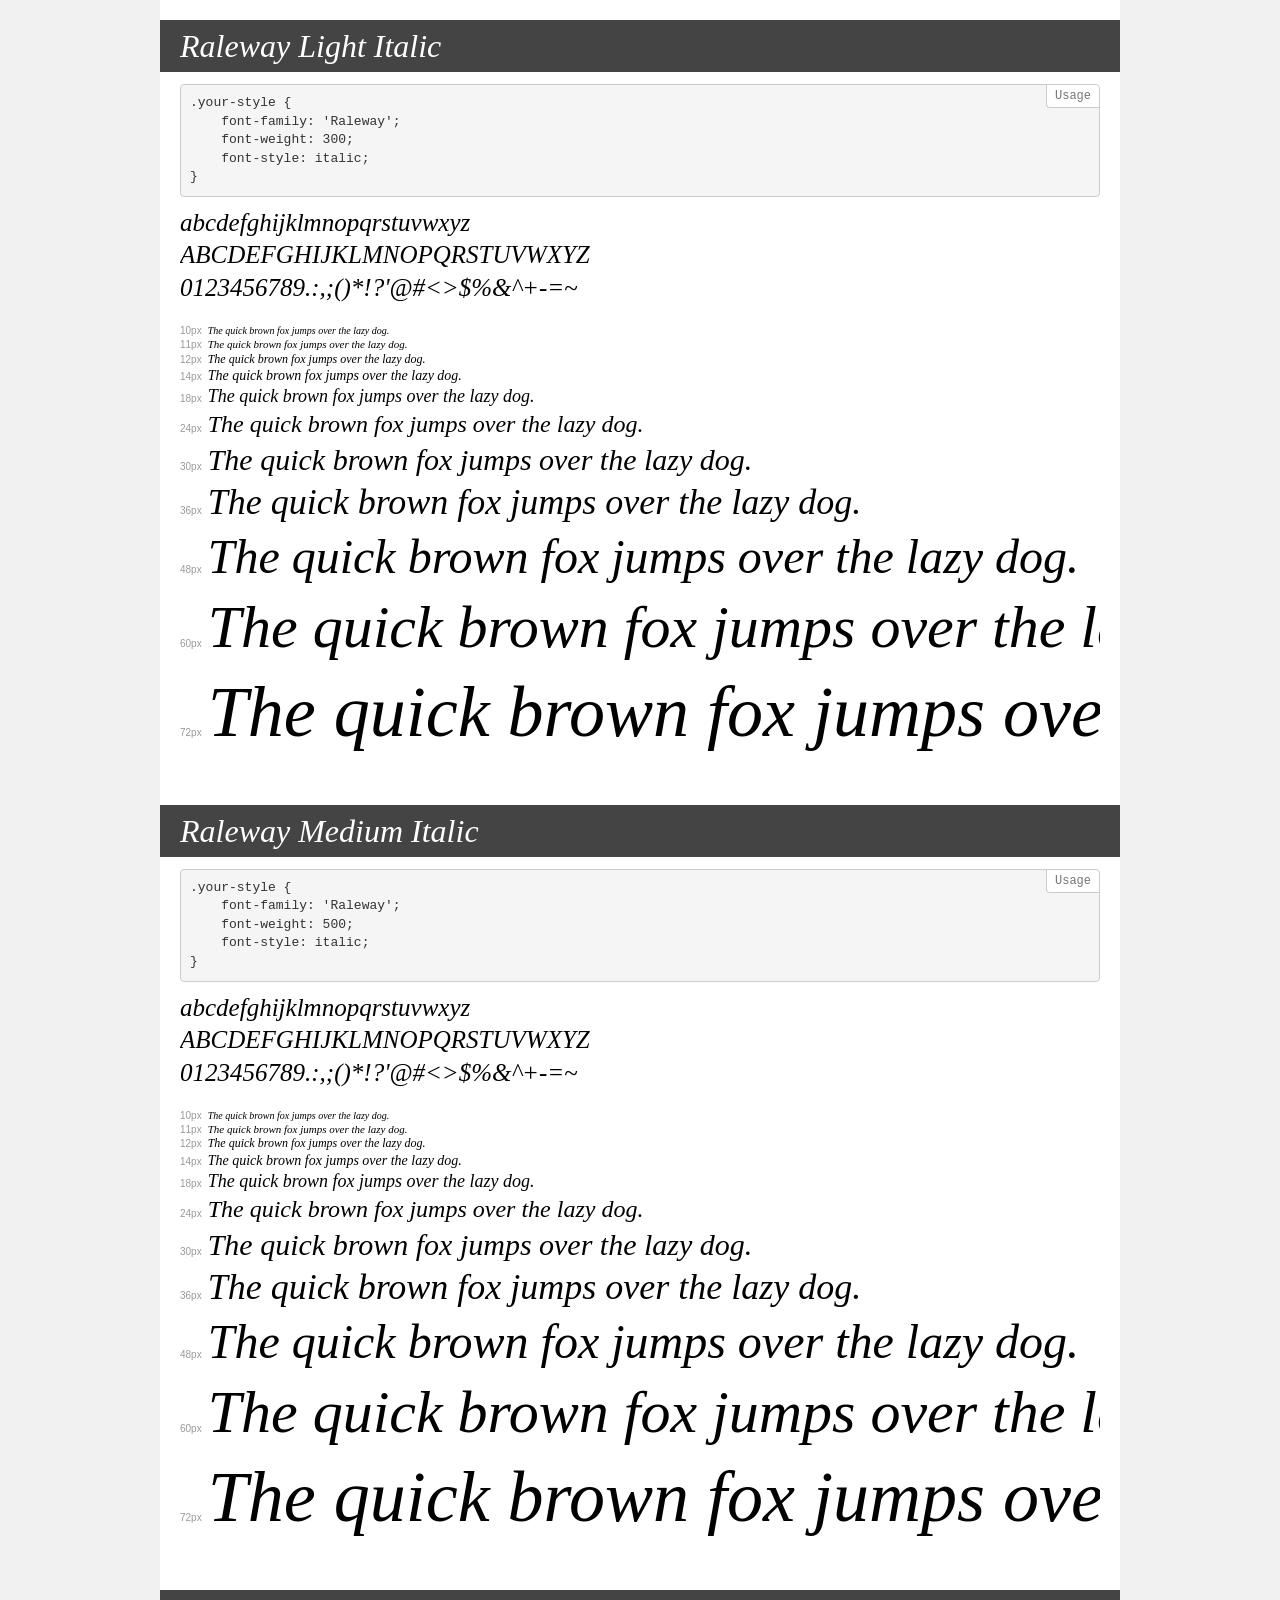
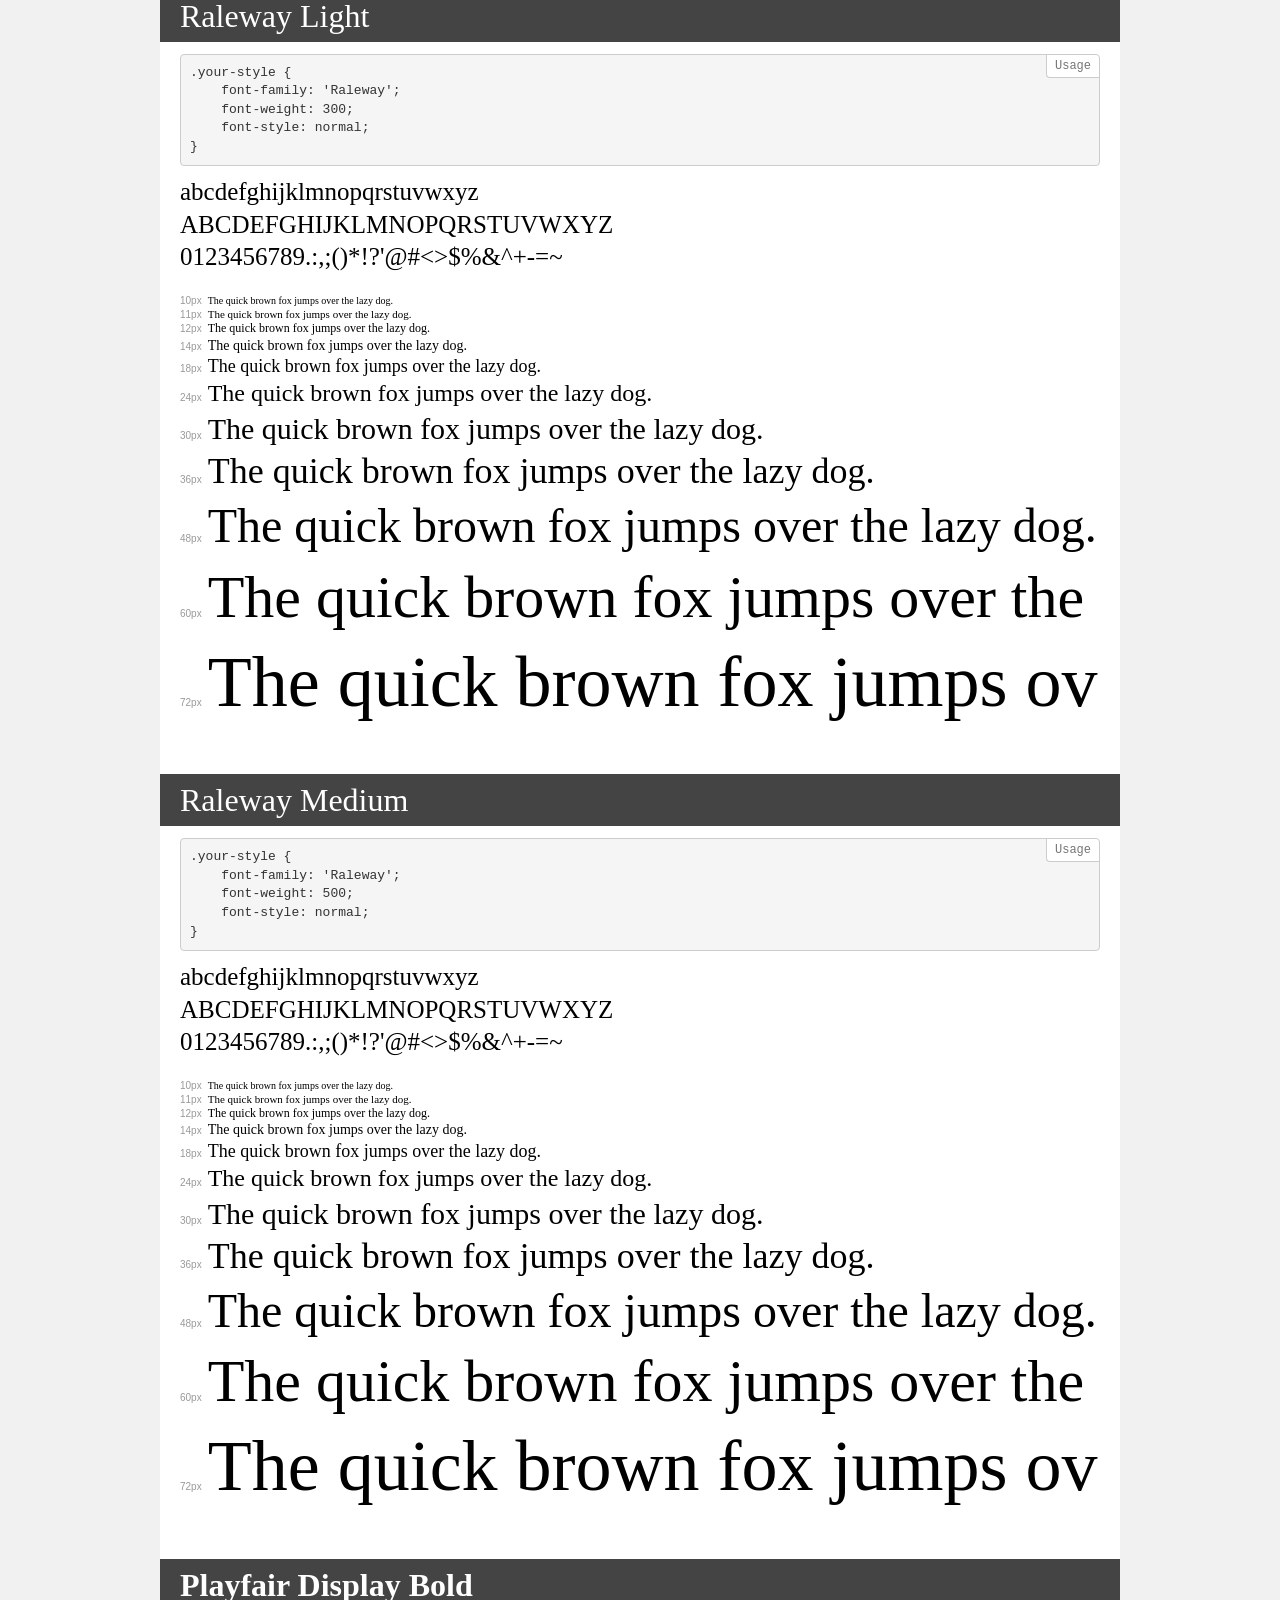
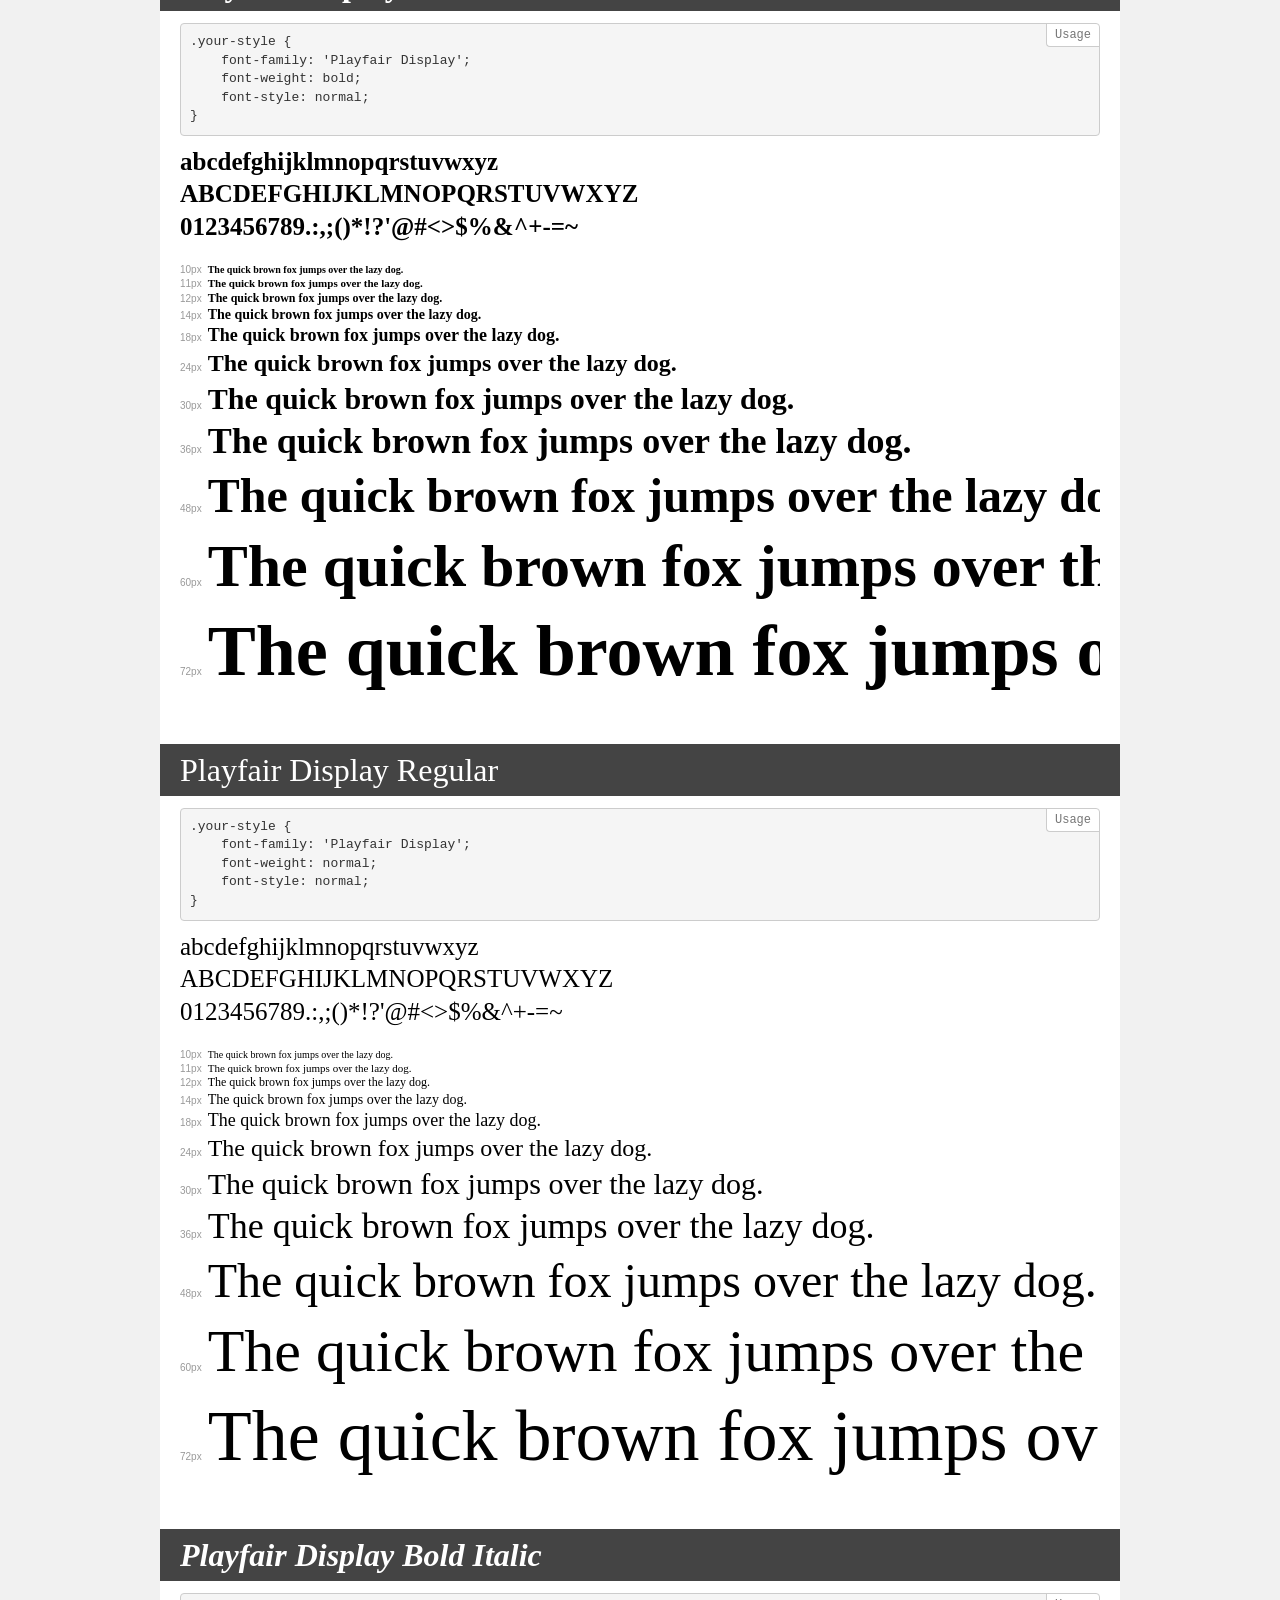
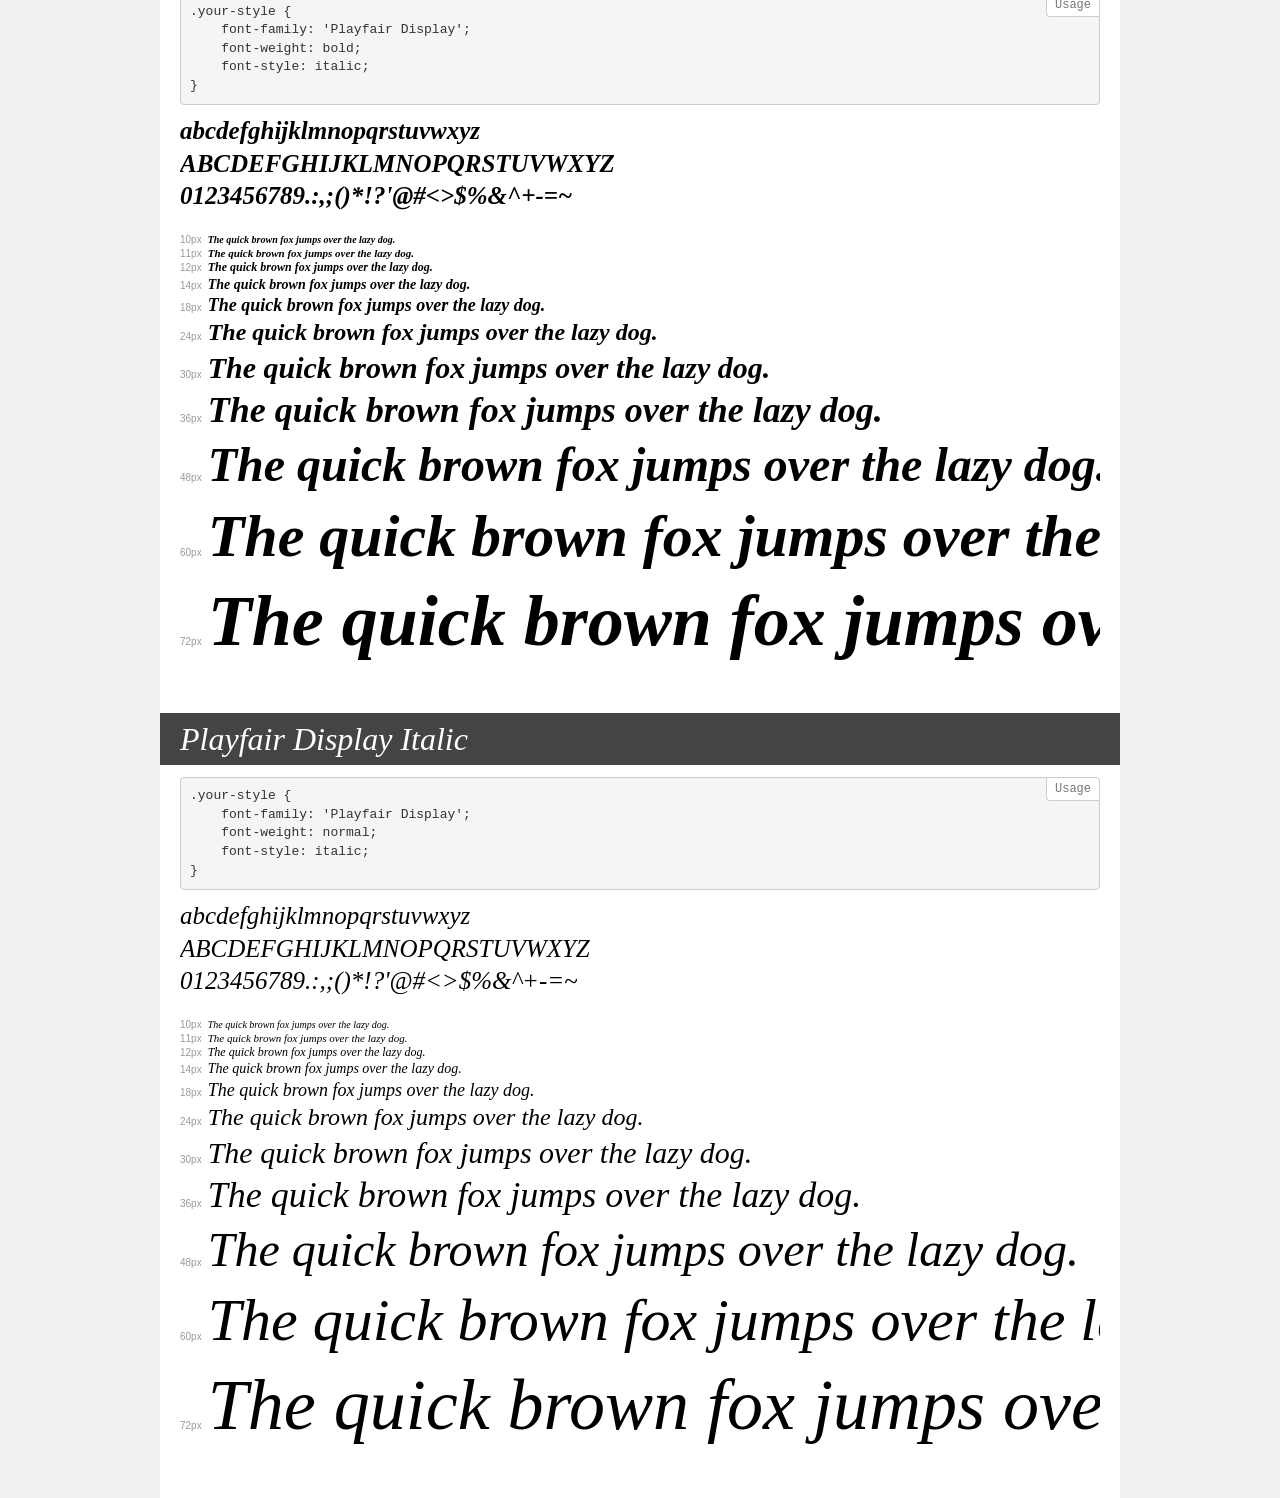
==== css/fonts/demo.html @ a7a37f8a "css update" ====
<!DOCTYPE html>
<html>
<head>
    <meta charset="utf-8">
    <meta http-equiv="X-UA-Compatible" content="IE=edge">
    <meta name="viewport" content="width=device-width, initial-scale=1">
    <meta name="robots" content="noindex, noarchive">
    <meta name="format-detection" content="telephone=no">
    <title>Transfonter demo</title>
    <link href="stylesheet.css" rel="stylesheet">
    <style>
        /*
        http://meyerweb.com/eric/tools/css/reset/
        v2.0 | 20110126
        License: none (public domain)
        */
        html, body, div, span, applet, object, iframe,
        h1, h2, h3, h4, h5, h6, p, blockquote, pre,
        a, abbr, acronym, address, big, cite, code,
        del, dfn, em, img, ins, kbd, q, s, samp,
        small, strike, strong, sub, sup, tt, var,
        b, u, i, center,
        dl, dt, dd, ol, ul, li,
        fieldset, form, label, legend,
        table, caption, tbody, tfoot, thead, tr, th, td,
        article, aside, canvas, details, embed,
        figure, figcaption, footer, header, hgroup,
        menu, nav, output, ruby, section, summary,
        time, mark, audio, video {
            margin: 0;
            padding: 0;
            border: 0;
            font-size: 100%;
            font: inherit;
            vertical-align: baseline;
        }
        /* HTML5 display-role reset for older browsers */
        article, aside, details, figcaption, figure,
        footer, header, hgroup, menu, nav, section {
            display: block;
        }
        body {
            line-height: 1;
        }
        ol, ul {
            list-style: none;
        }
        blockquote, q {
            quotes: none;
        }
        blockquote:before, blockquote:after,
        q:before, q:after {
            content: '';
            content: none;
        }
        table {
            border-collapse: collapse;
            border-spacing: 0;
        }
        /* common styles */
        body {
            background: #f1f1f1;
            color: #000;
        }
        .page {
            background: #fff;
            width: 920px;
            margin: 0 auto;
            padding: 20px 20px 0 20px;
            overflow: hidden;
        }
        .font-container {
            overflow-x: auto;
            overflow-y: hidden;
            margin-bottom: 40px;
            line-height: 1.3;
            white-space: nowrap;
            padding-bottom: 5px;
        }
        h1 {
            position: relative;
            background: #444;
            font-size: 32px;
            color: #fff;
            padding: 10px 20px;
            margin: 0 -20px 12px -20px;
        }
        .letters {
            font-size: 25px;
            margin-bottom: 20px;
        }
        .s10:before {
            content: '10px';
        }
        .s11:before {
            content: '11px';
        }
        .s12:before {
            content: '12px';
        }
        .s14:before {
            content: '14px';
        }
        .s18:before {
            content: '18px';
        }
        .s24:before {
            content: '24px';
        }
        .s30:before {
            content: '30px';
        }
        .s36:before {
            content: '36px';
        }
        .s48:before {
            content: '48px';
        }
        .s60:before {
            content: '60px';
        }
        .s72:before {
            content: '72px';
        }
        .s10:before, .s11:before, .s12:before, .s14:before,
        .s18:before, .s24:before, .s30:before, .s36:before,
        .s48:before, .s60:before, .s72:before {
            font-family: Arial, sans-serif;
            font-size: 10px;
            font-weight: normal;
            font-style: normal;
            color: #999;
            padding-right: 6px;
        }
        pre {
            display: block;
            position: relative;
            padding: 9px;
            margin: 0 0 10px;
            font-family: Monaco, Menlo, Consolas, "Courier New", monospace !important;
            font-size: 13px;
            line-height: 1.428571429;
            color: #333;
            font-weight: normal !important;
            font-style: normal !important;
            background-color: #f5f5f5;
            border: 1px solid #ccc;
            overflow-x: auto;
            border-radius: 4px;
        }
        pre:after {
            display: block;
            position: absolute;
            right: 0;
            top: 0;
            content: 'Usage';
            line-height: 1;
            padding: 5px 8px;
            font-size: 12px;
            color: #767676;
            background-color: #fff;
            border: 1px solid #ccc;
            border-right: none;
            border-top: none;
            border-radius: 0 4px 0 4px;
            z-index: 10;
        }
        /* responsive */
        @media (max-width: 959px) {
            .page {
                width: auto;
                margin: 0;
            }
        }
    </style>
</head>
<body>
<div class="page">
    <div class="demo" style="font-family: 'Raleway'; font-weight: 300; font-style: italic;">
        <h1>Raleway Light Italic</h1>
        <pre>.your-style {
    font-family: 'Raleway';
    font-weight: 300;
    font-style: italic;
}</pre>
        <div class="font-container">
            <p class="letters">
                abcdefghijklmnopqrstuvwxyz<br>
ABCDEFGHIJKLMNOPQRSTUVWXYZ<br>
                0123456789.:,;()*!?'@#<>$%&^+-=~
            </p>
            <p class="s10" style="font-size: 10px;">The quick brown fox jumps over the lazy dog.</p>
            <p class="s11" style="font-size: 11px;">The quick brown fox jumps over the lazy dog.</p>
            <p class="s12" style="font-size: 12px;">The quick brown fox jumps over the lazy dog.</p>
            <p class="s14" style="font-size: 14px;">The quick brown fox jumps over the lazy dog.</p>
            <p class="s18" style="font-size: 18px;">The quick brown fox jumps over the lazy dog.</p>
            <p class="s24" style="font-size: 24px;">The quick brown fox jumps over the lazy dog.</p>
            <p class="s30" style="font-size: 30px;">The quick brown fox jumps over the lazy dog.</p>
            <p class="s36" style="font-size: 36px;">The quick brown fox jumps over the lazy dog.</p>
            <p class="s48" style="font-size: 48px;">The quick brown fox jumps over the lazy dog.</p>
            <p class="s60" style="font-size: 60px;">The quick brown fox jumps over the lazy dog.</p>
            <p class="s72" style="font-size: 72px;">The quick brown fox jumps over the lazy dog.</p>
        </div>
    </div>
    <div class="demo" style="font-family: 'Raleway'; font-weight: 500; font-style: italic;">
        <h1>Raleway Medium Italic</h1>
        <pre>.your-style {
    font-family: 'Raleway';
    font-weight: 500;
    font-style: italic;
}</pre>
        <div class="font-container">
            <p class="letters">
                abcdefghijklmnopqrstuvwxyz<br>
ABCDEFGHIJKLMNOPQRSTUVWXYZ<br>
                0123456789.:,;()*!?'@#<>$%&^+-=~
            </p>
            <p class="s10" style="font-size: 10px;">The quick brown fox jumps over the lazy dog.</p>
            <p class="s11" style="font-size: 11px;">The quick brown fox jumps over the lazy dog.</p>
            <p class="s12" style="font-size: 12px;">The quick brown fox jumps over the lazy dog.</p>
            <p class="s14" style="font-size: 14px;">The quick brown fox jumps over the lazy dog.</p>
            <p class="s18" style="font-size: 18px;">The quick brown fox jumps over the lazy dog.</p>
            <p class="s24" style="font-size: 24px;">The quick brown fox jumps over the lazy dog.</p>
            <p class="s30" style="font-size: 30px;">The quick brown fox jumps over the lazy dog.</p>
            <p class="s36" style="font-size: 36px;">The quick brown fox jumps over the lazy dog.</p>
            <p class="s48" style="font-size: 48px;">The quick brown fox jumps over the lazy dog.</p>
            <p class="s60" style="font-size: 60px;">The quick brown fox jumps over the lazy dog.</p>
            <p class="s72" style="font-size: 72px;">The quick brown fox jumps over the lazy dog.</p>
        </div>
    </div>
    <div class="demo" style="font-family: 'Raleway'; font-weight: 300; font-style: normal;">
        <h1>Raleway Light</h1>
        <pre>.your-style {
    font-family: 'Raleway';
    font-weight: 300;
    font-style: normal;
}</pre>
        <div class="font-container">
            <p class="letters">
                abcdefghijklmnopqrstuvwxyz<br>
ABCDEFGHIJKLMNOPQRSTUVWXYZ<br>
                0123456789.:,;()*!?'@#<>$%&^+-=~
            </p>
            <p class="s10" style="font-size: 10px;">The quick brown fox jumps over the lazy dog.</p>
            <p class="s11" style="font-size: 11px;">The quick brown fox jumps over the lazy dog.</p>
            <p class="s12" style="font-size: 12px;">The quick brown fox jumps over the lazy dog.</p>
            <p class="s14" style="font-size: 14px;">The quick brown fox jumps over the lazy dog.</p>
            <p class="s18" style="font-size: 18px;">The quick brown fox jumps over the lazy dog.</p>
            <p class="s24" style="font-size: 24px;">The quick brown fox jumps over the lazy dog.</p>
            <p class="s30" style="font-size: 30px;">The quick brown fox jumps over the lazy dog.</p>
            <p class="s36" style="font-size: 36px;">The quick brown fox jumps over the lazy dog.</p>
            <p class="s48" style="font-size: 48px;">The quick brown fox jumps over the lazy dog.</p>
            <p class="s60" style="font-size: 60px;">The quick brown fox jumps over the lazy dog.</p>
            <p class="s72" style="font-size: 72px;">The quick brown fox jumps over the lazy dog.</p>
        </div>
    </div>
    <div class="demo" style="font-family: 'Raleway'; font-weight: 500; font-style: normal;">
        <h1>Raleway Medium</h1>
        <pre>.your-style {
    font-family: 'Raleway';
    font-weight: 500;
    font-style: normal;
}</pre>
        <div class="font-container">
            <p class="letters">
                abcdefghijklmnopqrstuvwxyz<br>
ABCDEFGHIJKLMNOPQRSTUVWXYZ<br>
                0123456789.:,;()*!?'@#<>$%&^+-=~
            </p>
            <p class="s10" style="font-size: 10px;">The quick brown fox jumps over the lazy dog.</p>
            <p class="s11" style="font-size: 11px;">The quick brown fox jumps over the lazy dog.</p>
            <p class="s12" style="font-size: 12px;">The quick brown fox jumps over the lazy dog.</p>
            <p class="s14" style="font-size: 14px;">The quick brown fox jumps over the lazy dog.</p>
            <p class="s18" style="font-size: 18px;">The quick brown fox jumps over the lazy dog.</p>
            <p class="s24" style="font-size: 24px;">The quick brown fox jumps over the lazy dog.</p>
            <p class="s30" style="font-size: 30px;">The quick brown fox jumps over the lazy dog.</p>
            <p class="s36" style="font-size: 36px;">The quick brown fox jumps over the lazy dog.</p>
            <p class="s48" style="font-size: 48px;">The quick brown fox jumps over the lazy dog.</p>
            <p class="s60" style="font-size: 60px;">The quick brown fox jumps over the lazy dog.</p>
            <p class="s72" style="font-size: 72px;">The quick brown fox jumps over the lazy dog.</p>
        </div>
    </div>
    <div class="demo" style="font-family: 'Playfair Display'; font-weight: bold; font-style: normal;">
        <h1>Playfair Display Bold</h1>
        <pre>.your-style {
    font-family: 'Playfair Display';
    font-weight: bold;
    font-style: normal;
}</pre>
        <div class="font-container">
            <p class="letters">
                abcdefghijklmnopqrstuvwxyz<br>
ABCDEFGHIJKLMNOPQRSTUVWXYZ<br>
                0123456789.:,;()*!?'@#<>$%&^+-=~
            </p>
            <p class="s10" style="font-size: 10px;">The quick brown fox jumps over the lazy dog.</p>
            <p class="s11" style="font-size: 11px;">The quick brown fox jumps over the lazy dog.</p>
            <p class="s12" style="font-size: 12px;">The quick brown fox jumps over the lazy dog.</p>
            <p class="s14" style="font-size: 14px;">The quick brown fox jumps over the lazy dog.</p>
            <p class="s18" style="font-size: 18px;">The quick brown fox jumps over the lazy dog.</p>
            <p class="s24" style="font-size: 24px;">The quick brown fox jumps over the lazy dog.</p>
            <p class="s30" style="font-size: 30px;">The quick brown fox jumps over the lazy dog.</p>
            <p class="s36" style="font-size: 36px;">The quick brown fox jumps over the lazy dog.</p>
            <p class="s48" style="font-size: 48px;">The quick brown fox jumps over the lazy dog.</p>
            <p class="s60" style="font-size: 60px;">The quick brown fox jumps over the lazy dog.</p>
            <p class="s72" style="font-size: 72px;">The quick brown fox jumps over the lazy dog.</p>
        </div>
    </div>
    <div class="demo" style="font-family: 'Playfair Display'; font-weight: normal; font-style: normal;">
        <h1>Playfair Display Regular</h1>
        <pre>.your-style {
    font-family: 'Playfair Display';
    font-weight: normal;
    font-style: normal;
}</pre>
        <div class="font-container">
            <p class="letters">
                abcdefghijklmnopqrstuvwxyz<br>
ABCDEFGHIJKLMNOPQRSTUVWXYZ<br>
                0123456789.:,;()*!?'@#<>$%&^+-=~
            </p>
            <p class="s10" style="font-size: 10px;">The quick brown fox jumps over the lazy dog.</p>
            <p class="s11" style="font-size: 11px;">The quick brown fox jumps over the lazy dog.</p>
            <p class="s12" style="font-size: 12px;">The quick brown fox jumps over the lazy dog.</p>
            <p class="s14" style="font-size: 14px;">The quick brown fox jumps over the lazy dog.</p>
            <p class="s18" style="font-size: 18px;">The quick brown fox jumps over the lazy dog.</p>
            <p class="s24" style="font-size: 24px;">The quick brown fox jumps over the lazy dog.</p>
            <p class="s30" style="font-size: 30px;">The quick brown fox jumps over the lazy dog.</p>
            <p class="s36" style="font-size: 36px;">The quick brown fox jumps over the lazy dog.</p>
            <p class="s48" style="font-size: 48px;">The quick brown fox jumps over the lazy dog.</p>
            <p class="s60" style="font-size: 60px;">The quick brown fox jumps over the lazy dog.</p>
            <p class="s72" style="font-size: 72px;">The quick brown fox jumps over the lazy dog.</p>
        </div>
    </div>
    <div class="demo" style="font-family: 'Playfair Display'; font-weight: bold; font-style: italic;">
        <h1>Playfair Display Bold Italic</h1>
        <pre>.your-style {
    font-family: 'Playfair Display';
    font-weight: bold;
    font-style: italic;
}</pre>
        <div class="font-container">
            <p class="letters">
                abcdefghijklmnopqrstuvwxyz<br>
ABCDEFGHIJKLMNOPQRSTUVWXYZ<br>
                0123456789.:,;()*!?'@#<>$%&^+-=~
            </p>
            <p class="s10" style="font-size: 10px;">The quick brown fox jumps over the lazy dog.</p>
            <p class="s11" style="font-size: 11px;">The quick brown fox jumps over the lazy dog.</p>
            <p class="s12" style="font-size: 12px;">The quick brown fox jumps over the lazy dog.</p>
            <p class="s14" style="font-size: 14px;">The quick brown fox jumps over the lazy dog.</p>
            <p class="s18" style="font-size: 18px;">The quick brown fox jumps over the lazy dog.</p>
            <p class="s24" style="font-size: 24px;">The quick brown fox jumps over the lazy dog.</p>
            <p class="s30" style="font-size: 30px;">The quick brown fox jumps over the lazy dog.</p>
            <p class="s36" style="font-size: 36px;">The quick brown fox jumps over the lazy dog.</p>
            <p class="s48" style="font-size: 48px;">The quick brown fox jumps over the lazy dog.</p>
            <p class="s60" style="font-size: 60px;">The quick brown fox jumps over the lazy dog.</p>
            <p class="s72" style="font-size: 72px;">The quick brown fox jumps over the lazy dog.</p>
        </div>
    </div>
    <div class="demo" style="font-family: 'Playfair Display'; font-weight: normal; font-style: italic;">
        <h1>Playfair Display Italic</h1>
        <pre>.your-style {
    font-family: 'Playfair Display';
    font-weight: normal;
    font-style: italic;
}</pre>
        <div class="font-container">
            <p class="letters">
                abcdefghijklmnopqrstuvwxyz<br>
ABCDEFGHIJKLMNOPQRSTUVWXYZ<br>
                0123456789.:,;()*!?'@#<>$%&^+-=~
            </p>
            <p class="s10" style="font-size: 10px;">The quick brown fox jumps over the lazy dog.</p>
            <p class="s11" style="font-size: 11px;">The quick brown fox jumps over the lazy dog.</p>
            <p class="s12" style="font-size: 12px;">The quick brown fox jumps over the lazy dog.</p>
            <p class="s14" style="font-size: 14px;">The quick brown fox jumps over the lazy dog.</p>
            <p class="s18" style="font-size: 18px;">The quick brown fox jumps over the lazy dog.</p>
            <p class="s24" style="font-size: 24px;">The quick brown fox jumps over the lazy dog.</p>
            <p class="s30" style="font-size: 30px;">The quick brown fox jumps over the lazy dog.</p>
            <p class="s36" style="font-size: 36px;">The quick brown fox jumps over the lazy dog.</p>
            <p class="s48" style="font-size: 48px;">The quick brown fox jumps over the lazy dog.</p>
            <p class="s60" style="font-size: 60px;">The quick brown fox jumps over the lazy dog.</p>
            <p class="s72" style="font-size: 72px;">The quick brown fox jumps over the lazy dog.</p>
        </div>
    </div>
</div>
</body>
</html>
---- css/fonts/stylesheet.css ----
@font-face {
    font-family: 'main-light-i';
    src: url('Raleway-LightItalic.woff2') format('woff2'),
        url('Raleway-LightItalic.woff') format('woff');
    font-weight: 300;
    font-style: italic;
}

@font-face {
    font-family: 'main-i';
    src: url('Raleway-MediumItalic.woff2') format('woff2'),
        url('Raleway-MediumItalic.woff') format('woff');
    font-weight: 500;
    font-style: italic;
}

@font-face {
    font-family: 'main-light';
    src: url('Raleway-Light.woff2') format('woff2'),
        url('Raleway-Light.woff') format('woff');
    font-weight: 300;
    font-style: normal;
}

@font-face {
    font-family: 'main';
    src: url('Raleway-Medium.woff2') format('woff2'),
        url('Raleway-Medium.woff') format('woff');
    font-weight: 500;
    font-style: normal;
}

@font-face {
    font-family: 'headings-bold';
    src: url('PlayfairDisplay-Bold.woff2') format('woff2'),
        url('PlayfairDisplay-Bold.woff') format('woff');
    font-weight: bold;
    font-style: normal;
}

@font-face {
    font-family: 'headings';
    src: url('PlayfairDisplay-Regular.woff2') format('woff2'),
        url('PlayfairDisplay-Regular.woff') format('woff');
    font-weight: normal;
    font-style: normal;
}

@font-face {
    font-family: 'headings-b-i';
    src: url('PlayfairDisplay-BoldItalic.woff2') format('woff2'),
        url('PlayfairDisplay-BoldItalic.woff') format('woff');
    font-weight: bold;
    font-style: italic;
}

@font-face {
    font-family: 'headings-i';
    src: url('PlayfairDisplay-Italic.woff2') format('woff2'),
        url('PlayfairDisplay-Italic.woff') format('woff');
    font-weight: normal;
    font-style: italic;
}
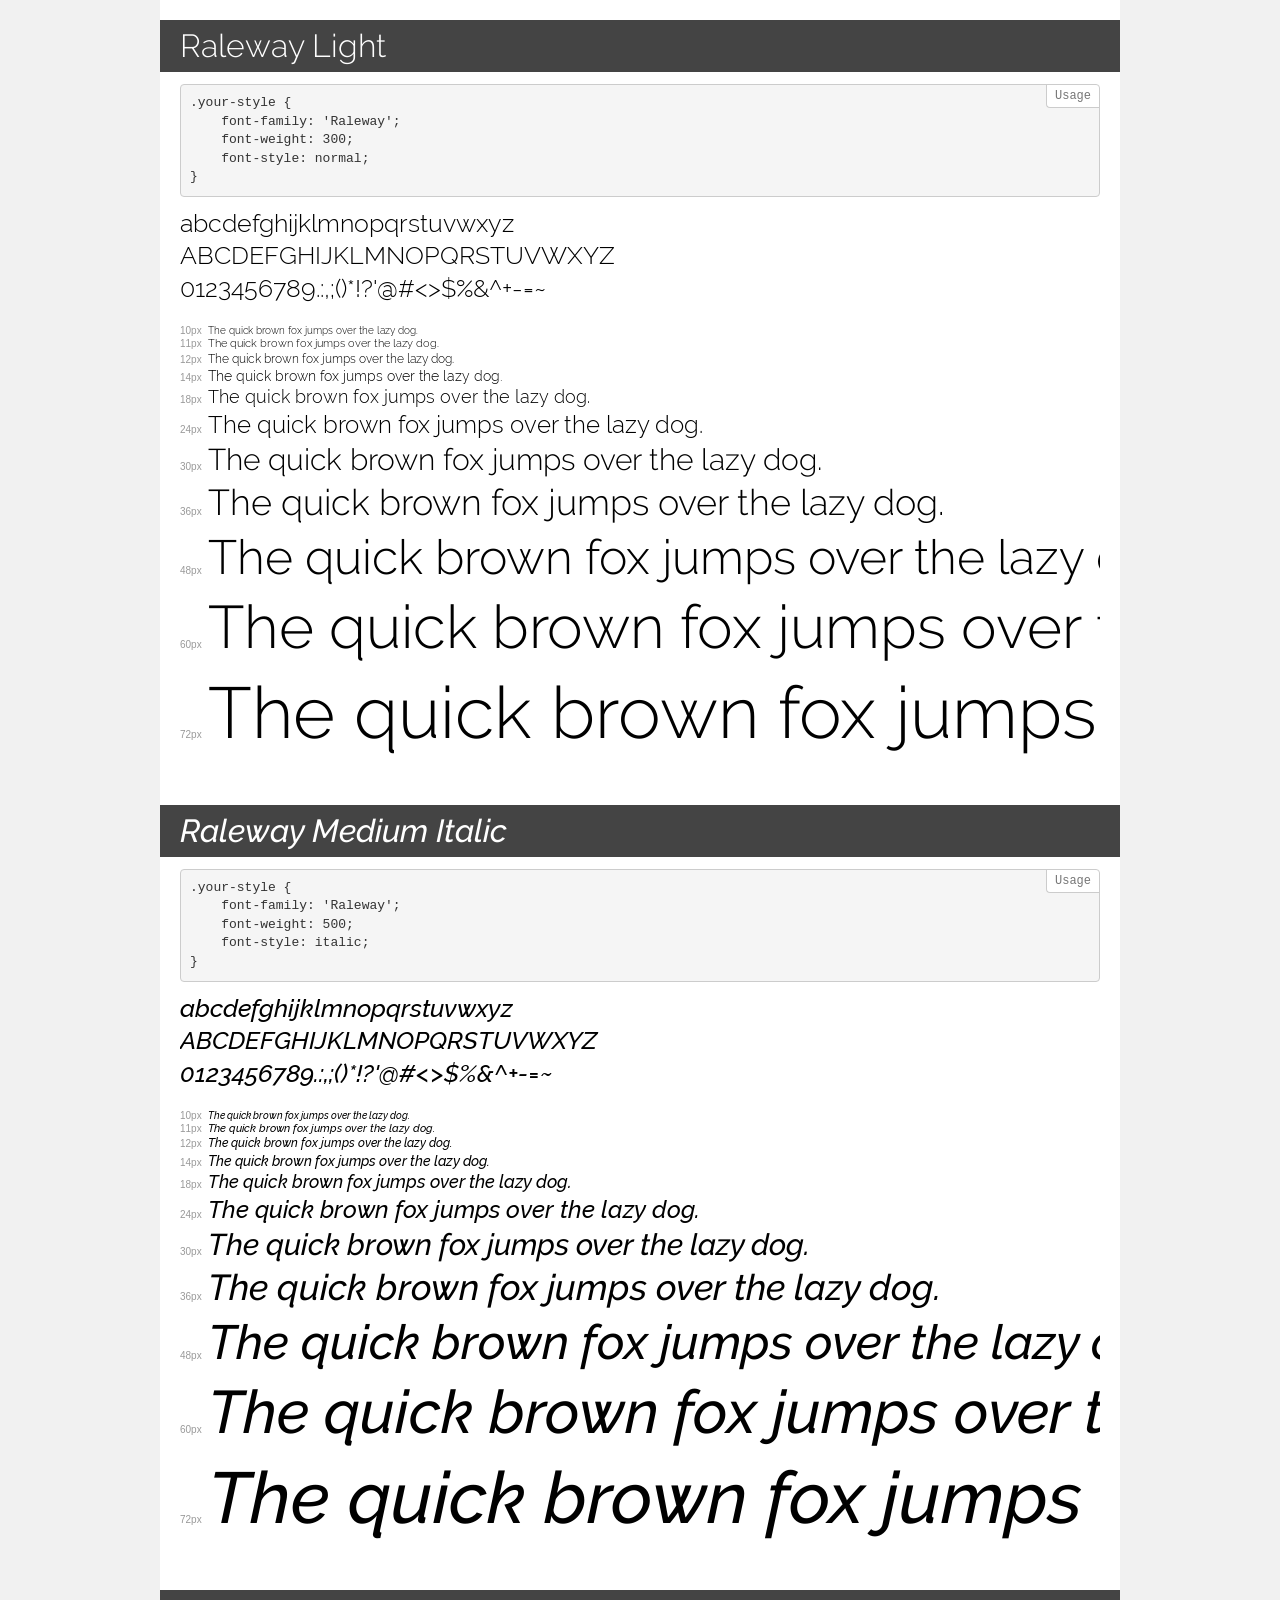
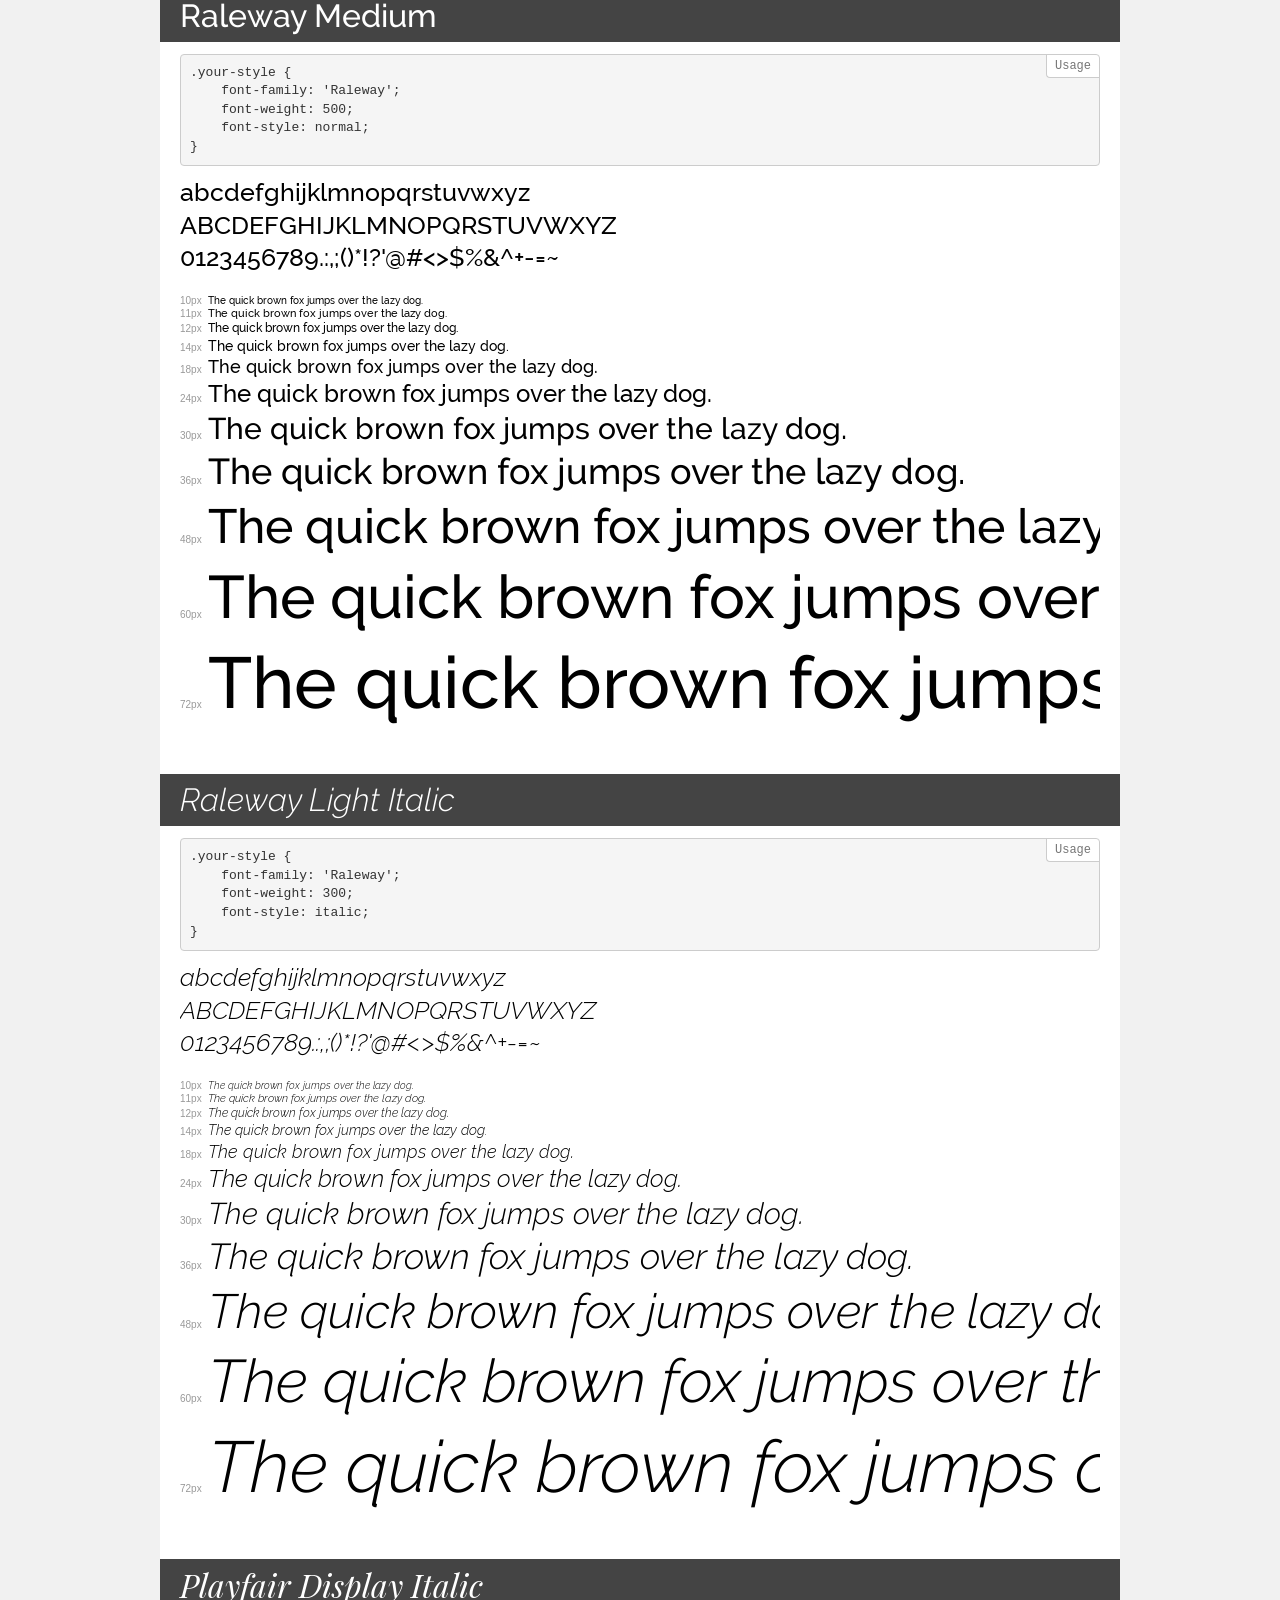
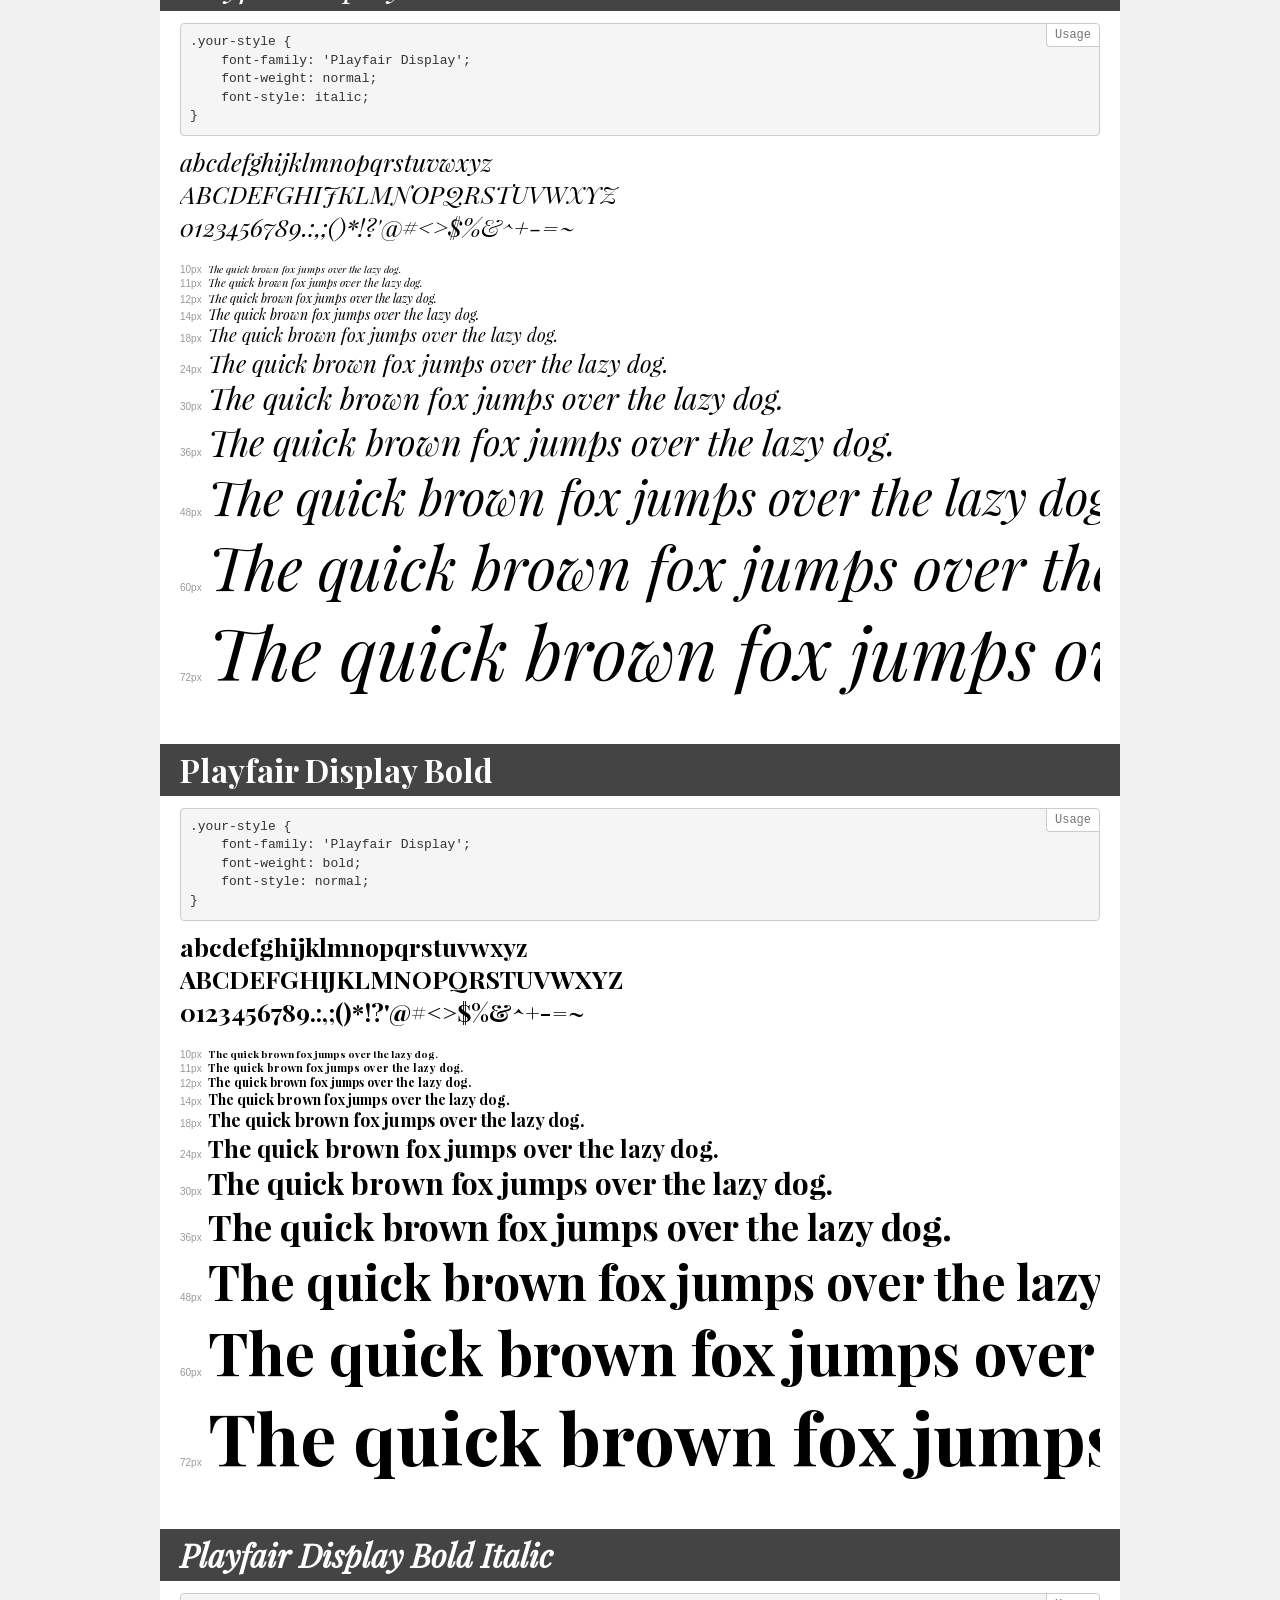
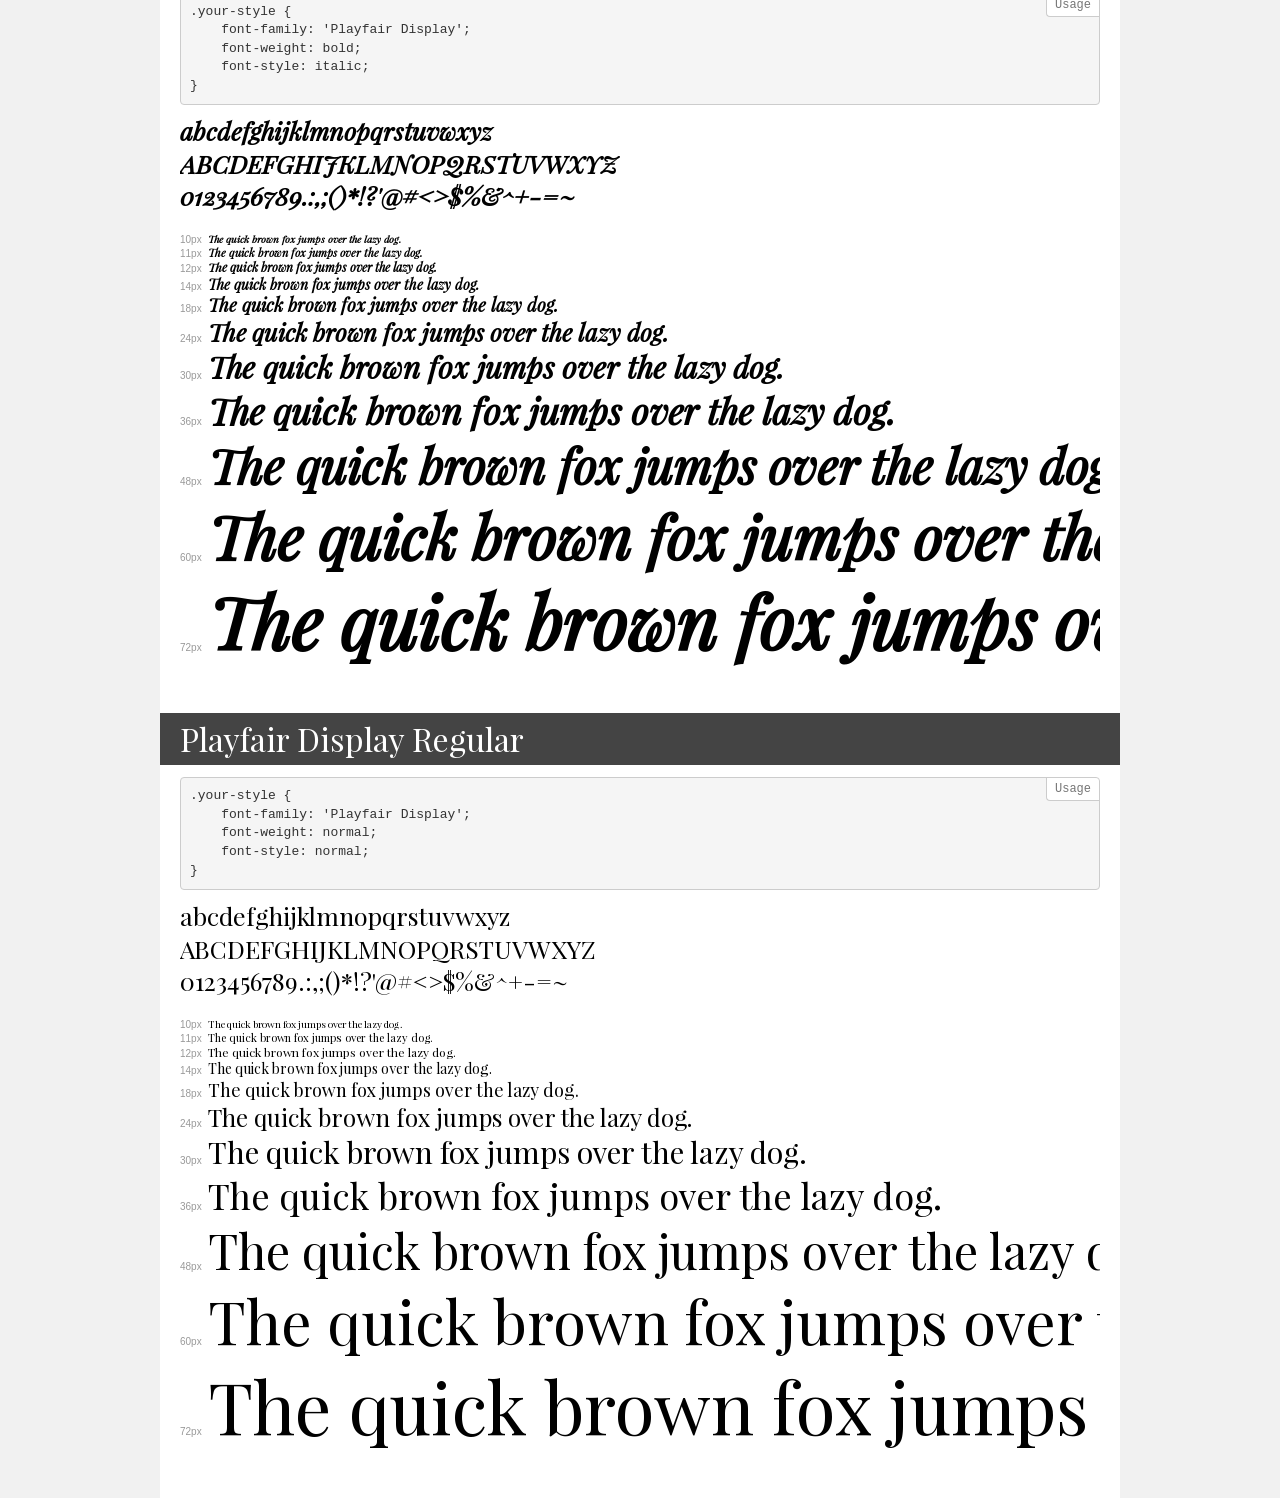
==== commit 2d062a76: "fonts added and styling" ====
--- a/css/fonts/demo.html
+++ b/css/fonts/demo.html
@@ -176,6 +176,84 @@
 </head>
 <body>
 <div class="page">
+    <div class="demo" style="font-family: 'Raleway'; font-weight: 300; font-style: normal;">
+        <h1>Raleway Light</h1>
+        <pre>.your-style {
+    font-family: 'Raleway';
+    font-weight: 300;
+    font-style: normal;
+}</pre>
+        <div class="font-container">
+            <p class="letters">
+                abcdefghijklmnopqrstuvwxyz<br>
+ABCDEFGHIJKLMNOPQRSTUVWXYZ<br>
+                0123456789.:,;()*!?'@#<>$%&^+-=~
+            </p>
+            <p class="s10" style="font-size: 10px;">The quick brown fox jumps over the lazy dog.</p>
+            <p class="s11" style="font-size: 11px;">The quick brown fox jumps over the lazy dog.</p>
+            <p class="s12" style="font-size: 12px;">The quick brown fox jumps over the lazy dog.</p>
+            <p class="s14" style="font-size: 14px;">The quick brown fox jumps over the lazy dog.</p>
+            <p class="s18" style="font-size: 18px;">The quick brown fox jumps over the lazy dog.</p>
+            <p class="s24" style="font-size: 24px;">The quick brown fox jumps over the lazy dog.</p>
+            <p class="s30" style="font-size: 30px;">The quick brown fox jumps over the lazy dog.</p>
+            <p class="s36" style="font-size: 36px;">The quick brown fox jumps over the lazy dog.</p>
+            <p class="s48" style="font-size: 48px;">The quick brown fox jumps over the lazy dog.</p>
+            <p class="s60" style="font-size: 60px;">The quick brown fox jumps over the lazy dog.</p>
+            <p class="s72" style="font-size: 72px;">The quick brown fox jumps over the lazy dog.</p>
+        </div>
+    </div>
+    <div class="demo" style="font-family: 'Raleway'; font-weight: 500; font-style: italic;">
+        <h1>Raleway Medium Italic</h1>
+        <pre>.your-style {
+    font-family: 'Raleway';
+    font-weight: 500;
+    font-style: italic;
+}</pre>
+        <div class="font-container">
+            <p class="letters">
+                abcdefghijklmnopqrstuvwxyz<br>
+ABCDEFGHIJKLMNOPQRSTUVWXYZ<br>
+                0123456789.:,;()*!?'@#<>$%&^+-=~
+            </p>
+            <p class="s10" style="font-size: 10px;">The quick brown fox jumps over the lazy dog.</p>
+            <p class="s11" style="font-size: 11px;">The quick brown fox jumps over the lazy dog.</p>
+            <p class="s12" style="font-size: 12px;">The quick brown fox jumps over the lazy dog.</p>
+            <p class="s14" style="font-size: 14px;">The quick brown fox jumps over the lazy dog.</p>
+            <p class="s18" style="font-size: 18px;">The quick brown fox jumps over the lazy dog.</p>
+            <p class="s24" style="font-size: 24px;">The quick brown fox jumps over the lazy dog.</p>
+            <p class="s30" style="font-size: 30px;">The quick brown fox jumps over the lazy dog.</p>
+            <p class="s36" style="font-size: 36px;">The quick brown fox jumps over the lazy dog.</p>
+            <p class="s48" style="font-size: 48px;">The quick brown fox jumps over the lazy dog.</p>
+            <p class="s60" style="font-size: 60px;">The quick brown fox jumps over the lazy dog.</p>
+            <p class="s72" style="font-size: 72px;">The quick brown fox jumps over the lazy dog.</p>
+        </div>
+    </div>
+    <div class="demo" style="font-family: 'Raleway'; font-weight: 500; font-style: normal;">
+        <h1>Raleway Medium</h1>
+        <pre>.your-style {
+    font-family: 'Raleway';
+    font-weight: 500;
+    font-style: normal;
+}</pre>
+        <div class="font-container">
+            <p class="letters">
+                abcdefghijklmnopqrstuvwxyz<br>
+ABCDEFGHIJKLMNOPQRSTUVWXYZ<br>
+                0123456789.:,;()*!?'@#<>$%&^+-=~
+            </p>
+            <p class="s10" style="font-size: 10px;">The quick brown fox jumps over the lazy dog.</p>
+            <p class="s11" style="font-size: 11px;">The quick brown fox jumps over the lazy dog.</p>
+            <p class="s12" style="font-size: 12px;">The quick brown fox jumps over the lazy dog.</p>
+            <p class="s14" style="font-size: 14px;">The quick brown fox jumps over the lazy dog.</p>
+            <p class="s18" style="font-size: 18px;">The quick brown fox jumps over the lazy dog.</p>
+            <p class="s24" style="font-size: 24px;">The quick brown fox jumps over the lazy dog.</p>
+            <p class="s30" style="font-size: 30px;">The quick brown fox jumps over the lazy dog.</p>
+            <p class="s36" style="font-size: 36px;">The quick brown fox jumps over the lazy dog.</p>
+            <p class="s48" style="font-size: 48px;">The quick brown fox jumps over the lazy dog.</p>
+            <p class="s60" style="font-size: 60px;">The quick brown fox jumps over the lazy dog.</p>
+            <p class="s72" style="font-size: 72px;">The quick brown fox jumps over the lazy dog.</p>
+        </div>
+    </div>
     <div class="demo" style="font-family: 'Raleway'; font-weight: 300; font-style: italic;">
         <h1>Raleway Light Italic</h1>
         <pre>.your-style {
@@ -202,64 +280,12 @@
             <p class="s72" style="font-size: 72px;">The quick brown fox jumps over the lazy dog.</p>
         </div>
     </div>
-    <div class="demo" style="font-family: 'Raleway'; font-weight: 500; font-style: italic;">
-        <h1>Raleway Medium Italic</h1>
-        <pre>.your-style {
-    font-family: 'Raleway';
-    font-weight: 500;
+    <div class="demo" style="font-family: 'Playfair Display'; font-weight: normal; font-style: italic;">
+        <h1>Playfair Display Italic</h1>
+        <pre>.your-style {
+    font-family: 'Playfair Display';
+    font-weight: normal;
     font-style: italic;
-}</pre>
-        <div class="font-container">
-            <p class="letters">
-                abcdefghijklmnopqrstuvwxyz<br>
-ABCDEFGHIJKLMNOPQRSTUVWXYZ<br>
-                0123456789.:,;()*!?'@#<>$%&^+-=~
-            </p>
-            <p class="s10" style="font-size: 10px;">The quick brown fox jumps over the lazy dog.</p>
-            <p class="s11" style="font-size: 11px;">The quick brown fox jumps over the lazy dog.</p>
-            <p class="s12" style="font-size: 12px;">The quick brown fox jumps over the lazy dog.</p>
-            <p class="s14" style="font-size: 14px;">The quick brown fox jumps over the lazy dog.</p>
-            <p class="s18" style="font-size: 18px;">The quick brown fox jumps over the lazy dog.</p>
-            <p class="s24" style="font-size: 24px;">The quick brown fox jumps over the lazy dog.</p>
-            <p class="s30" style="font-size: 30px;">The quick brown fox jumps over the lazy dog.</p>
-            <p class="s36" style="font-size: 36px;">The quick brown fox jumps over the lazy dog.</p>
-            <p class="s48" style="font-size: 48px;">The quick brown fox jumps over the lazy dog.</p>
-            <p class="s60" style="font-size: 60px;">The quick brown fox jumps over the lazy dog.</p>
-            <p class="s72" style="font-size: 72px;">The quick brown fox jumps over the lazy dog.</p>
-        </div>
-    </div>
-    <div class="demo" style="font-family: 'Raleway'; font-weight: 300; font-style: normal;">
-        <h1>Raleway Light</h1>
-        <pre>.your-style {
-    font-family: 'Raleway';
-    font-weight: 300;
-    font-style: normal;
-}</pre>
-        <div class="font-container">
-            <p class="letters">
-                abcdefghijklmnopqrstuvwxyz<br>
-ABCDEFGHIJKLMNOPQRSTUVWXYZ<br>
-                0123456789.:,;()*!?'@#<>$%&^+-=~
-            </p>
-            <p class="s10" style="font-size: 10px;">The quick brown fox jumps over the lazy dog.</p>
-            <p class="s11" style="font-size: 11px;">The quick brown fox jumps over the lazy dog.</p>
-            <p class="s12" style="font-size: 12px;">The quick brown fox jumps over the lazy dog.</p>
-            <p class="s14" style="font-size: 14px;">The quick brown fox jumps over the lazy dog.</p>
-            <p class="s18" style="font-size: 18px;">The quick brown fox jumps over the lazy dog.</p>
-            <p class="s24" style="font-size: 24px;">The quick brown fox jumps over the lazy dog.</p>
-            <p class="s30" style="font-size: 30px;">The quick brown fox jumps over the lazy dog.</p>
-            <p class="s36" style="font-size: 36px;">The quick brown fox jumps over the lazy dog.</p>
-            <p class="s48" style="font-size: 48px;">The quick brown fox jumps over the lazy dog.</p>
-            <p class="s60" style="font-size: 60px;">The quick brown fox jumps over the lazy dog.</p>
-            <p class="s72" style="font-size: 72px;">The quick brown fox jumps over the lazy dog.</p>
-        </div>
-    </div>
-    <div class="demo" style="font-family: 'Raleway'; font-weight: 500; font-style: normal;">
-        <h1>Raleway Medium</h1>
-        <pre>.your-style {
-    font-family: 'Raleway';
-    font-weight: 500;
-    font-style: normal;
 }</pre>
         <div class="font-container">
             <p class="letters">
@@ -306,6 +332,32 @@
             <p class="s72" style="font-size: 72px;">The quick brown fox jumps over the lazy dog.</p>
         </div>
     </div>
+    <div class="demo" style="font-family: 'Playfair Display'; font-weight: bold; font-style: italic;">
+        <h1>Playfair Display Bold Italic</h1>
+        <pre>.your-style {
+    font-family: 'Playfair Display';
+    font-weight: bold;
+    font-style: italic;
+}</pre>
+        <div class="font-container">
+            <p class="letters">
+                abcdefghijklmnopqrstuvwxyz<br>
+ABCDEFGHIJKLMNOPQRSTUVWXYZ<br>
+                0123456789.:,;()*!?'@#<>$%&^+-=~
+            </p>
+            <p class="s10" style="font-size: 10px;">The quick brown fox jumps over the lazy dog.</p>
+            <p class="s11" style="font-size: 11px;">The quick brown fox jumps over the lazy dog.</p>
+            <p class="s12" style="font-size: 12px;">The quick brown fox jumps over the lazy dog.</p>
+            <p class="s14" style="font-size: 14px;">The quick brown fox jumps over the lazy dog.</p>
+            <p class="s18" style="font-size: 18px;">The quick brown fox jumps over the lazy dog.</p>
+            <p class="s24" style="font-size: 24px;">The quick brown fox jumps over the lazy dog.</p>
+            <p class="s30" style="font-size: 30px;">The quick brown fox jumps over the lazy dog.</p>
+            <p class="s36" style="font-size: 36px;">The quick brown fox jumps over the lazy dog.</p>
+            <p class="s48" style="font-size: 48px;">The quick brown fox jumps over the lazy dog.</p>
+            <p class="s60" style="font-size: 60px;">The quick brown fox jumps over the lazy dog.</p>
+            <p class="s72" style="font-size: 72px;">The quick brown fox jumps over the lazy dog.</p>
+        </div>
+    </div>
     <div class="demo" style="font-family: 'Playfair Display'; font-weight: normal; font-style: normal;">
         <h1>Playfair Display Regular</h1>
         <pre>.your-style {
@@ -332,58 +384,6 @@
             <p class="s72" style="font-size: 72px;">The quick brown fox jumps over the lazy dog.</p>
         </div>
     </div>
-    <div class="demo" style="font-family: 'Playfair Display'; font-weight: bold; font-style: italic;">
-        <h1>Playfair Display Bold Italic</h1>
-        <pre>.your-style {
-    font-family: 'Playfair Display';
-    font-weight: bold;
-    font-style: italic;
-}</pre>
-        <div class="font-container">
-            <p class="letters">
-                abcdefghijklmnopqrstuvwxyz<br>
-ABCDEFGHIJKLMNOPQRSTUVWXYZ<br>
-                0123456789.:,;()*!?'@#<>$%&^+-=~
-            </p>
-            <p class="s10" style="font-size: 10px;">The quick brown fox jumps over the lazy dog.</p>
-            <p class="s11" style="font-size: 11px;">The quick brown fox jumps over the lazy dog.</p>
-            <p class="s12" style="font-size: 12px;">The quick brown fox jumps over the lazy dog.</p>
-            <p class="s14" style="font-size: 14px;">The quick brown fox jumps over the lazy dog.</p>
-            <p class="s18" style="font-size: 18px;">The quick brown fox jumps over the lazy dog.</p>
-            <p class="s24" style="font-size: 24px;">The quick brown fox jumps over the lazy dog.</p>
-            <p class="s30" style="font-size: 30px;">The quick brown fox jumps over the lazy dog.</p>
-            <p class="s36" style="font-size: 36px;">The quick brown fox jumps over the lazy dog.</p>
-            <p class="s48" style="font-size: 48px;">The quick brown fox jumps over the lazy dog.</p>
-            <p class="s60" style="font-size: 60px;">The quick brown fox jumps over the lazy dog.</p>
-            <p class="s72" style="font-size: 72px;">The quick brown fox jumps over the lazy dog.</p>
-        </div>
-    </div>
-    <div class="demo" style="font-family: 'Playfair Display'; font-weight: normal; font-style: italic;">
-        <h1>Playfair Display Italic</h1>
-        <pre>.your-style {
-    font-family: 'Playfair Display';
-    font-weight: normal;
-    font-style: italic;
-}</pre>
-        <div class="font-container">
-            <p class="letters">
-                abcdefghijklmnopqrstuvwxyz<br>
-ABCDEFGHIJKLMNOPQRSTUVWXYZ<br>
-                0123456789.:,;()*!?'@#<>$%&^+-=~
-            </p>
-            <p class="s10" style="font-size: 10px;">The quick brown fox jumps over the lazy dog.</p>
-            <p class="s11" style="font-size: 11px;">The quick brown fox jumps over the lazy dog.</p>
-            <p class="s12" style="font-size: 12px;">The quick brown fox jumps over the lazy dog.</p>
-            <p class="s14" style="font-size: 14px;">The quick brown fox jumps over the lazy dog.</p>
-            <p class="s18" style="font-size: 18px;">The quick brown fox jumps over the lazy dog.</p>
-            <p class="s24" style="font-size: 24px;">The quick brown fox jumps over the lazy dog.</p>
-            <p class="s30" style="font-size: 30px;">The quick brown fox jumps over the lazy dog.</p>
-            <p class="s36" style="font-size: 36px;">The quick brown fox jumps over the lazy dog.</p>
-            <p class="s48" style="font-size: 48px;">The quick brown fox jumps over the lazy dog.</p>
-            <p class="s60" style="font-size: 60px;">The quick brown fox jumps over the lazy dog.</p>
-            <p class="s72" style="font-size: 72px;">The quick brown fox jumps over the lazy dog.</p>
-        </div>
-    </div>
 </div>
 </body>
 </html>
--- a/css/fonts/stylesheet.css
+++ b/css/fonts/stylesheet.css
@@ -1,64 +1,98 @@
 @font-face {
-    font-family: 'main-light-i';
-    src: url('Raleway-LightItalic.woff2') format('woff2'),
-        url('Raleway-LightItalic.woff') format('woff');
+    font-family: 'Raleway';
+    src: url('Raleway-Light.eot');
+    src: url('Raleway-Light.eot?#iefix') format('embedded-opentype'),
+        url('Raleway-Light.woff2') format('woff2'),
+        url('Raleway-Light.woff') format('woff'),
+        url('Raleway-Light.ttf') format('truetype'),
+        url('Raleway-Light.svg#Raleway-Light') format('svg');
+    font-weight: 300;
+    font-style: normal;
+}
+
+@font-face {
+    font-family: 'Raleway';
+    src: url('Raleway-MediumItalic.eot');
+    src: url('Raleway-MediumItalic.eot?#iefix') format('embedded-opentype'),
+        url('Raleway-MediumItalic.woff2') format('woff2'),
+        url('Raleway-MediumItalic.woff') format('woff'),
+        url('Raleway-MediumItalic.ttf') format('truetype'),
+        url('Raleway-MediumItalic.svg#Raleway-MediumItalic') format('svg');
+    font-weight: 500;
+    font-style: italic;
+}
+
+@font-face {
+    font-family: 'Raleway';
+    src: url('Raleway-Medium.eot');
+    src: url('Raleway-Medium.eot?#iefix') format('embedded-opentype'),
+        url('Raleway-Medium.woff2') format('woff2'),
+        url('Raleway-Medium.woff') format('woff'),
+        url('Raleway-Medium.ttf') format('truetype'),
+        url('Raleway-Medium.svg#Raleway-Medium') format('svg');
+    font-weight: 500;
+    font-style: normal;
+}
+
+@font-face {
+    font-family: 'Raleway';
+    src: url('Raleway-LightItalic.eot');
+    src: url('Raleway-LightItalic.eot?#iefix') format('embedded-opentype'),
+        url('Raleway-LightItalic.woff2') format('woff2'),
+        url('Raleway-LightItalic.woff') format('woff'),
+        url('Raleway-LightItalic.ttf') format('truetype'),
+        url('Raleway-LightItalic.svg#Raleway-LightItalic') format('svg');
     font-weight: 300;
     font-style: italic;
 }
 
 @font-face {
-    font-family: 'main-i';
-    src: url('Raleway-MediumItalic.woff2') format('woff2'),
-        url('Raleway-MediumItalic.woff') format('woff');
-    font-weight: 500;
+    font-family: 'Playfair Display';
+    src: url('PlayfairDisplay-Italic.eot');
+    src: url('PlayfairDisplay-Italic.eot?#iefix') format('embedded-opentype'),
+        url('PlayfairDisplay-Italic.woff2') format('woff2'),
+        url('PlayfairDisplay-Italic.woff') format('woff'),
+        url('PlayfairDisplay-Italic.ttf') format('truetype'),
+        url('PlayfairDisplay-Italic.svg#PlayfairDisplay-Italic') format('svg');
+    font-weight: normal;
     font-style: italic;
 }
 
 @font-face {
-    font-family: 'main-light';
-    src: url('Raleway-Light.woff2') format('woff2'),
-        url('Raleway-Light.woff') format('woff');
-    font-weight: 300;
-    font-style: normal;
-}
-
-@font-face {
-    font-family: 'main';
-    src: url('Raleway-Medium.woff2') format('woff2'),
-        url('Raleway-Medium.woff') format('woff');
-    font-weight: 500;
-    font-style: normal;
-}
-
-@font-face {
-    font-family: 'headings-bold';
-    src: url('PlayfairDisplay-Bold.woff2') format('woff2'),
-        url('PlayfairDisplay-Bold.woff') format('woff');
+    
+    font-family: 'Playfair Display';
+    src: url('PlayfairDisplay-Bold.eot');
+    src: url('PlayfairDisplay-Bold.eot?#iefix') format('embedded-opentype'),
+        url('PlayfairDisplay-Bold.woff2') format('woff2'),
+        url('PlayfairDisplay-Bold.woff') format('woff'),
+        url('PlayfairDisplay-Bold.ttf') format('truetype'),
+        url('PlayfairDisplay-Bold.svg#PlayfairDisplay-Bold') format('svg');
     font-weight: bold;
     font-style: normal;
 }
 
+/* @font-face {
+    font-family: 'Playfair Display';
+    src: url('PlayfairDisplay-BoldItalic.eot');
+    src: url('PlayfairDisplay-BoldItalic.eot?#iefix') format('embedded-opentype'),
+        url('PlayfairDisplay-BoldItalic.woff2') format('woff2'),
+        url('PlayfairDisplay-BoldItalic.woff') format('woff'),
+        url('PlayfairDisplay-BoldItalic.ttf') format('truetype'),
+        url('PlayfairDisplay-BoldItalic.svg#PlayfairDisplay-BoldItalic') format('svg');
+    font-weight: bold;
+    font-style: italic;
+   
+} */
+
 @font-face {
-    font-family: 'headings';
-    src: url('PlayfairDisplay-Regular.woff2') format('woff2'),
-        url('PlayfairDisplay-Regular.woff') format('woff');
+    font-family: 'Playfair Display';
+    src: url('PlayfairDisplay-Regular.eot');
+    src: url('PlayfairDisplay-Regular.eot?#iefix') format('embedded-opentype'),
+        url('PlayfairDisplay-Regular.woff2') format('woff2'),
+        url('PlayfairDisplay-Regular.woff') format('woff'),
+        url('PlayfairDisplay-Regular.ttf') format('truetype'),
+        url('PlayfairDisplay-Regular.svg#PlayfairDisplay-Regular') format('svg');
     font-weight: normal;
     font-style: normal;
 }
 
-@font-face {
-    font-family: 'headings-b-i';
-    src: url('PlayfairDisplay-BoldItalic.woff2') format('woff2'),
-        url('PlayfairDisplay-BoldItalic.woff') format('woff');
-    font-weight: bold;
-    font-style: italic;
-}
-
-@font-face {
-    font-family: 'headings-i';
-    src: url('PlayfairDisplay-Italic.woff2') format('woff2'),
-        url('PlayfairDisplay-Italic.woff') format('woff');
-    font-weight: normal;
-    font-style: italic;
-}
-
